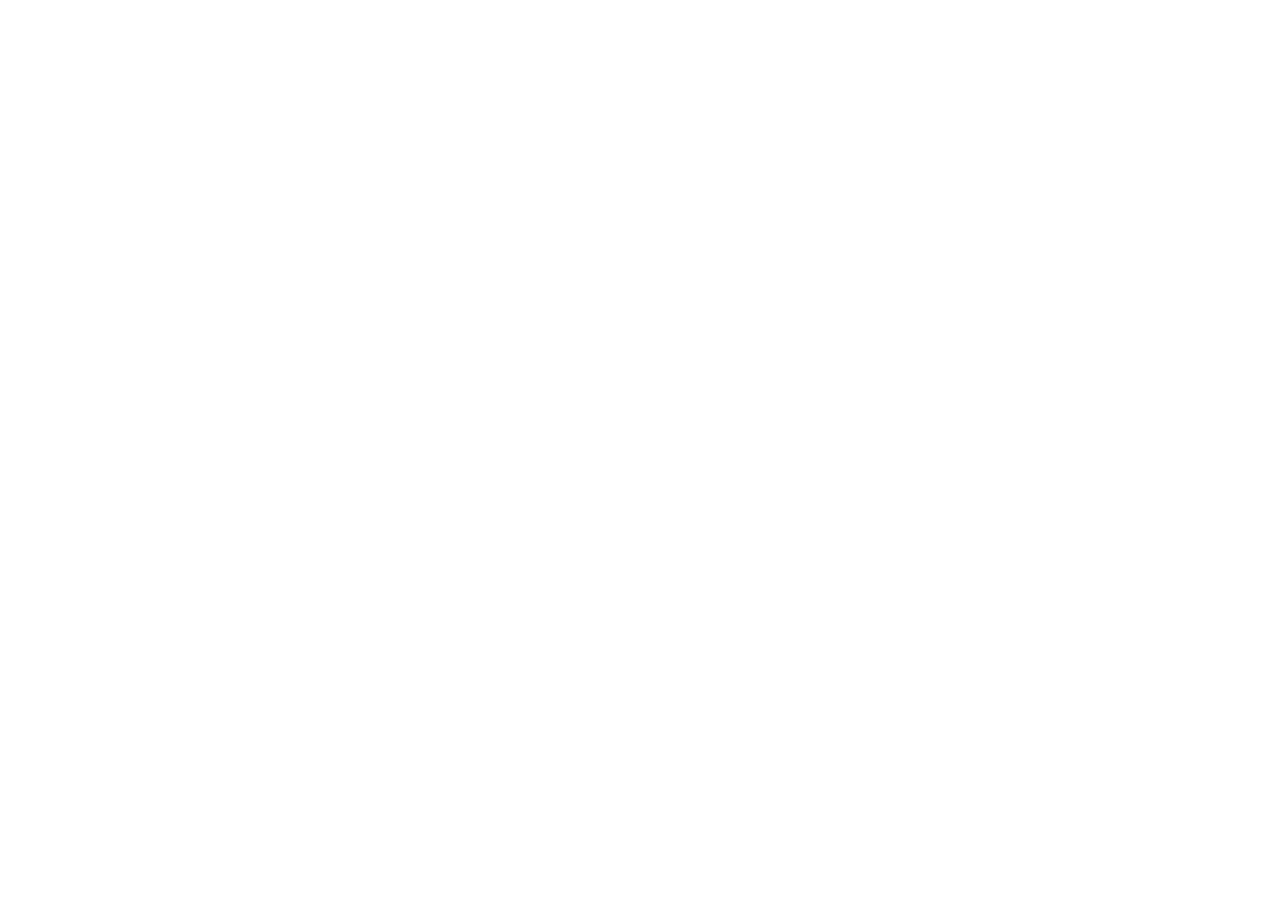
==== index.html @ b5ed3a55 ""files created"" ====
<!doctype html>
<html lang="fa" dir="rtl">
  <head>
    <meta charset="UTF-8" />
    <meta name="viewport" content="width=device-width, initial-scale=1.0" />
    <title>Examino</title>
  </head>
  <body></body>
</html>
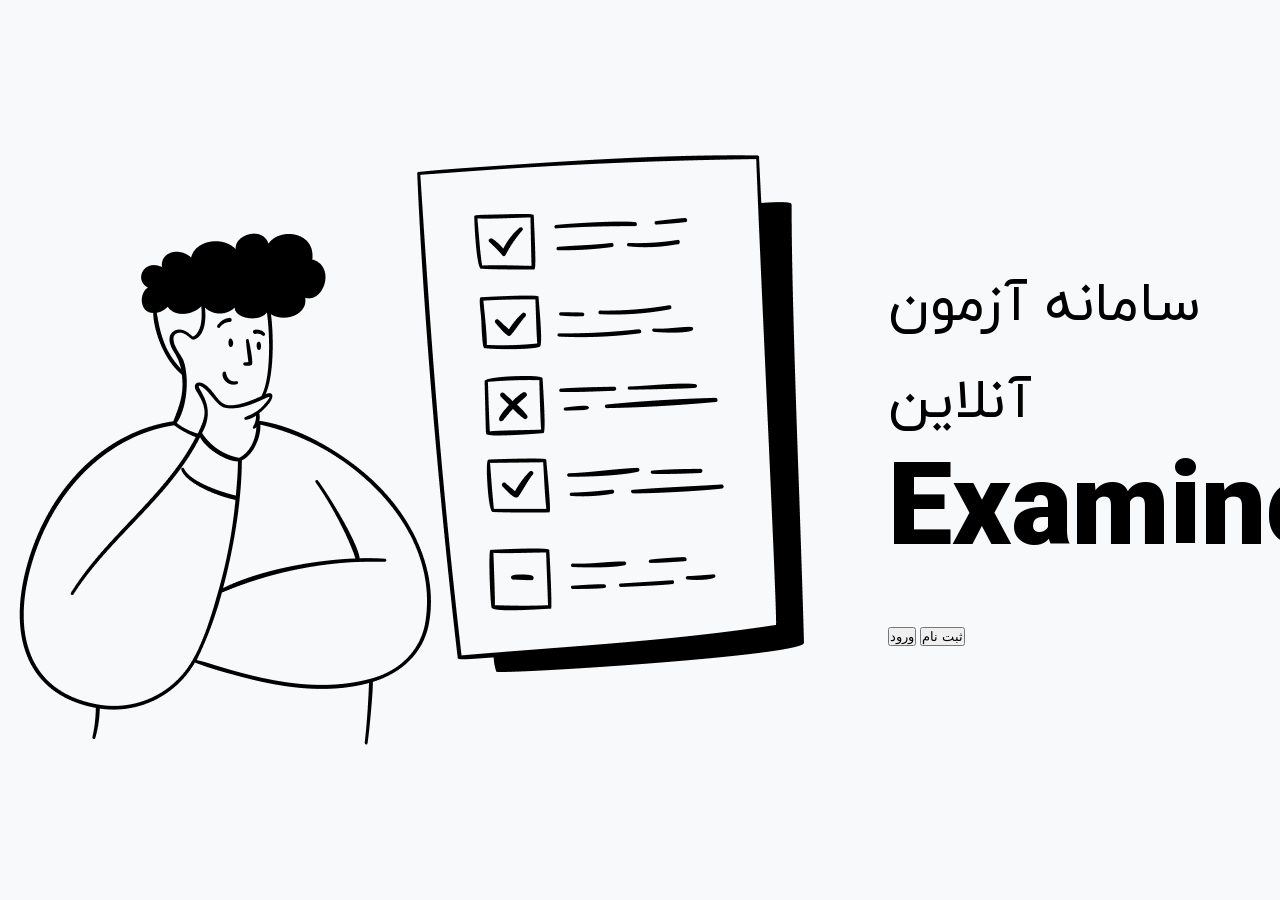
==== commit 55a3a0df: ""Hero Page Created and the main structure is DONE! TNX TO ME"" ====
--- a/index.html
+++ b/index.html
@@ -3,7 +3,26 @@
   <head>
     <meta charset="UTF-8" />
     <meta name="viewport" content="width=device-width, initial-scale=1.0" />
+    <link rel="stylesheet" href="style.css" />
     <title>Examino</title>
   </head>
-  <body></body>
+  <body>
+    <div class="main">
+      <img
+        class="hero-illustration"
+        src="assets/Hero-Illustration.png"
+        alt="exam-illustraion" />
+      <div class="main-content">
+        <div class="main-text">
+          <p class="discription">سامانه آزمون آنلاین</p>
+          <h1 class="title">Examino</h1>
+        </div>
+
+        <div class="btns">
+          <button class="btn" id="log-in">ورود</button>
+          <button class="btn" id="sign-in">ثبت نام</button>
+        </div>
+      </div>
+    </div>
+  </body>
 </html>
--- a/style.css
+++ b/style.css
@@ -0,0 +1,107 @@
+@font-face {
+  font-family: "IranYekan";
+  src: url("assets/font/IranYekan-100.ttf");
+  font-weight: 100;
+}
+
+@font-face {
+  font-family: "IranYekan";
+  src: url("assets/font/IranYekan-200.ttf");
+  font-weight: 200;
+}
+
+@font-face {
+  font-family: "IranYekan";
+  src: url("assets/font/IranYekan-300.ttf");
+  font-weight: 300;
+}
+
+@font-face {
+  font-family: "IranYekan";
+  src: url("assets/font/IranYekan-400.ttf");
+  font-weight: 400;
+}
+
+@font-face {
+  font-family: "IranYekan";
+  src: url("assets/font/IranYekan-500.ttf");
+  font-weight: 500;
+}
+
+@font-face {
+  font-family: "IranYekan";
+  src: url("assets/font/IranYekan-600.ttf");
+  font-weight: 600;
+}
+
+@font-face {
+  font-family: "IranYekan";
+  src: url("assets/font/IranYekan-700.ttf");
+  font-weight: 700;
+}
+
+@font-face {
+  font-family: "IranYekan";
+  src: url("assets/font/IranYekan-800.ttf");
+  font-weight: 800;
+}
+
+:root {
+  --gray-900-: #333333;
+  --gray-500-: #7f8c8d;
+  --gray-400-: #b1b4b4;
+  --gray-100-: #e0e0e0;
+  --white-600-: #f8f9fa;
+}
+
+* {
+  margin: 0;
+  padding: 0;
+  box-sizing: border-box;
+}
+
+body {
+  background-color: var(--white-600-);
+  display: flex;
+  justify-content: center;
+  align-items: center;
+  height: 100vh;
+}
+
+.main {
+  direction: ltr;
+  display: flex;
+  flex-direction: row;
+  justify-content: center;
+  align-items: center;
+  gap: 64px;
+  width: 1451px;
+  height: 824px;
+}
+
+.main p {
+  position: relative;
+  font-family: "IranYekan";
+  font-size: 56px;
+  font-weight: 300;
+  margin-top: 0;
+}
+
+.main h1 {
+  font-family: "IranYekan";
+  font-size: 115px;
+  font-weight: 600;
+  margin-top: -40px;
+}
+
+.main-text {
+  display: flex;
+  flex-direction: column;
+  gap: 0;
+}
+
+.main-content {
+  display: flex;
+  flex-direction: column;
+  gap: 20px;
+}
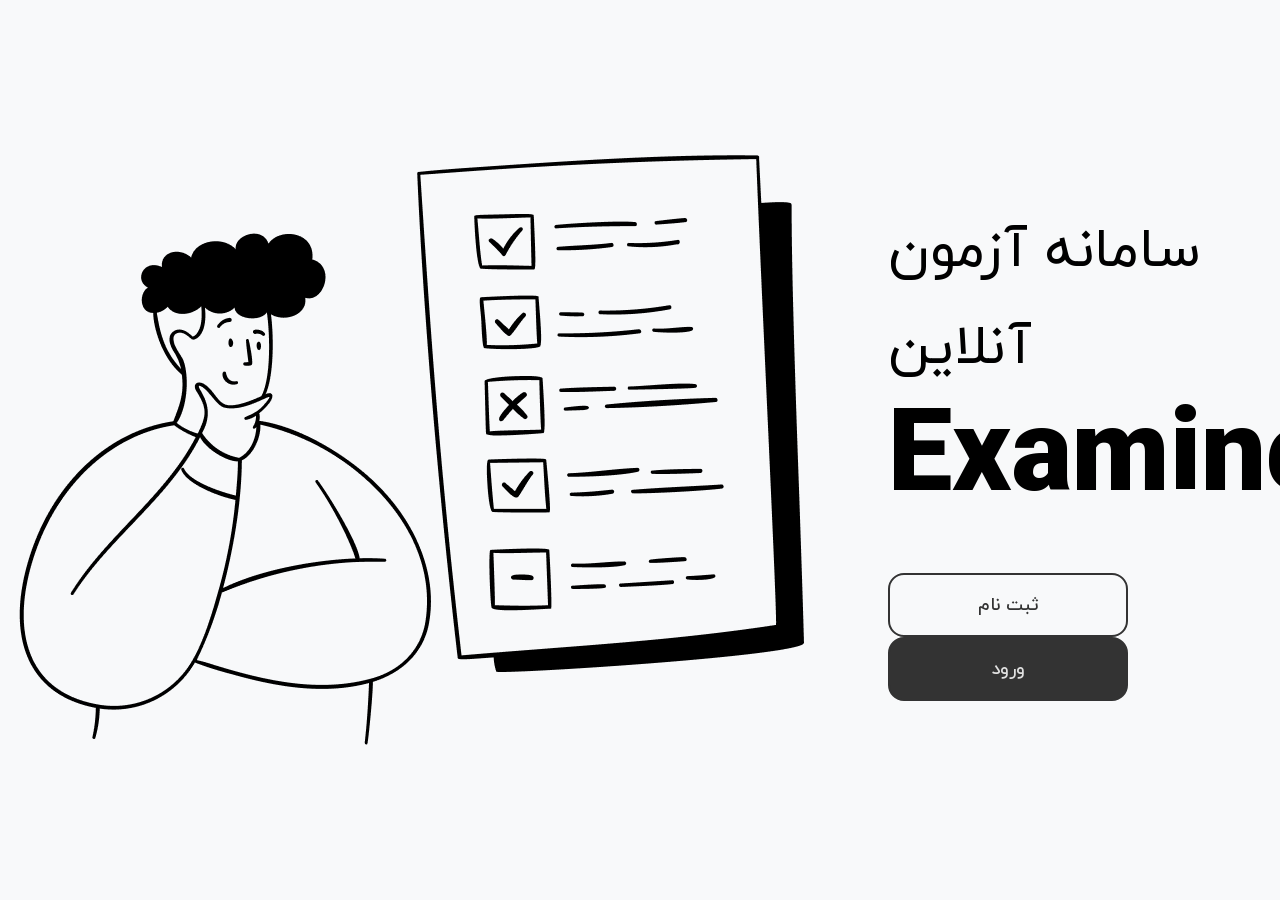
==== commit 67b976e9: ""BTNs DONE! "" ====
--- a/index.html
+++ b/index.html
@@ -19,8 +19,8 @@
         </div>
 
         <div class="btns">
+          <button class="btn" id="sign-in">ثبت نام</button>
           <button class="btn" id="log-in">ورود</button>
-          <button class="btn" id="sign-in">ثبت نام</button>
         </div>
       </div>
     </div>
--- a/style.css
+++ b/style.css
@@ -105,3 +105,39 @@
   flex-direction: column;
   gap: 20px;
 }
+
+.btn {
+  border: none;
+  background-color: transparent;
+  font-family: "IranYekan";
+  font-size: 18px;
+  cursor: pointer;
+  padding: 12px 24px;
+  border-radius: 16px;
+  border: 2px solid var(--gray-900-);
+  height: 64px;
+  width: 240px;
+  color: var(--gray-900-);
+  transition: all 0.3s ease;
+}
+
+#log-in {
+  background-color: var(--gray-900-);
+  color: var(--gray-100-);
+}
+
+#log-in:hover {
+  transform: translateY(-8px);
+  background-color: transparent;
+  color: var(--gray-900-);
+}
+
+#sign-in:hover {
+  transform: translateY(-8px);
+  background-color: var(--gray-900-);
+  color: var(--gray-100-);
+}
+
+.btn:active {
+  transform: translateY(0);
+}
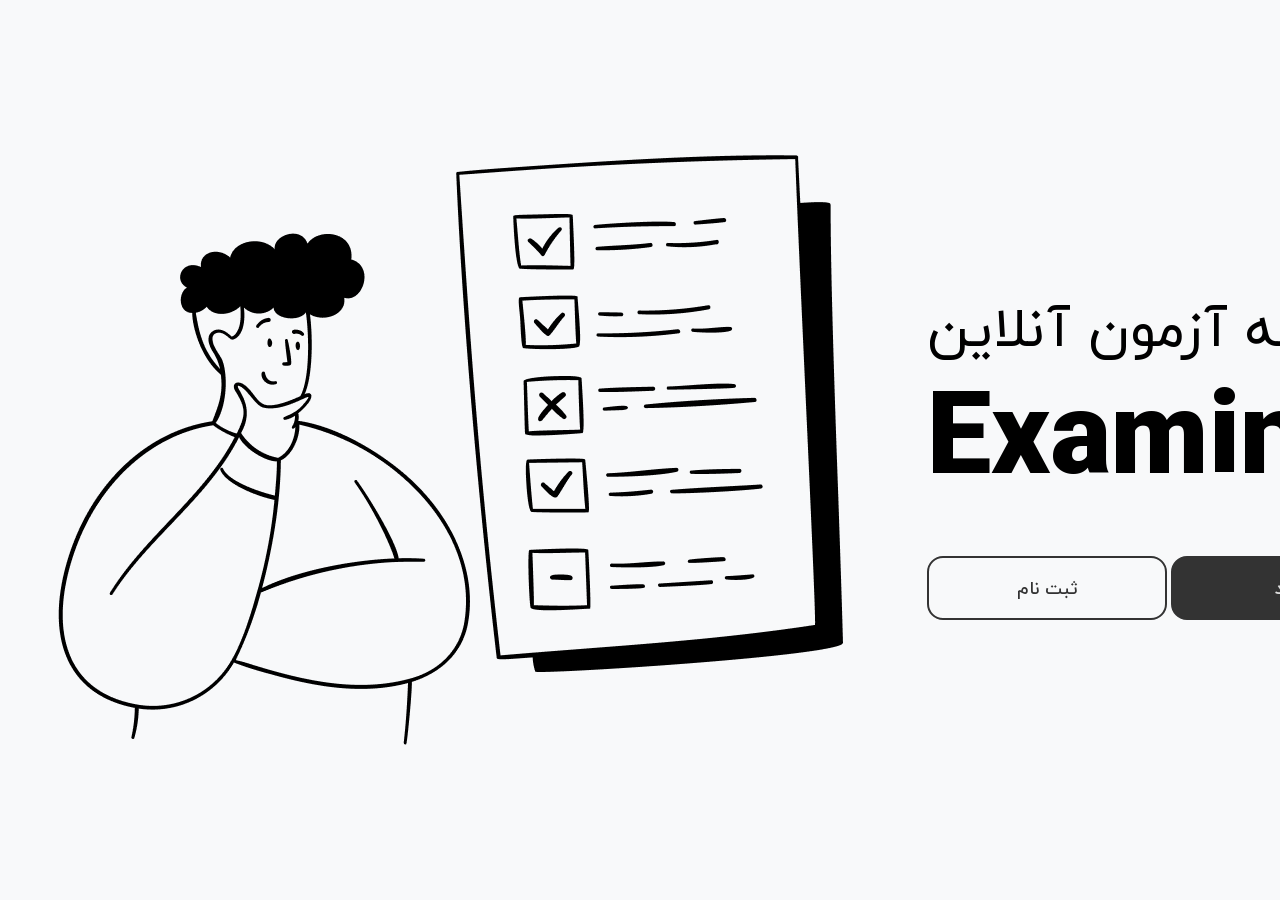
==== commit 95448a6f: ""Sections Created"" ====
--- a/index.html
+++ b/index.html
@@ -7,22 +7,26 @@
     <title>Examino</title>
   </head>
   <body>
-    <div class="main">
-      <img
-        class="hero-illustration"
-        src="assets/Hero-Illustration.png"
-        alt="exam-illustraion" />
-      <div class="main-content">
-        <div class="main-text">
-          <p class="discription">سامانه آزمون آنلاین</p>
-          <h1 class="title">Examino</h1>
-        </div>
+    <section class="land" id="land">
+      <div class="main">
+        <img
+          class="hero-illustration"
+          src="assets/Hero-Illustration.png"
+          alt="exam-illustraion" />
+        <div class="main-content">
+          <div class="main-text">
+            <p class="discription">سامانه آزمون آنلاین</p>
+            <h1 class="title">Examino</h1>
+          </div>
 
-        <div class="btns">
-          <button class="btn" id="sign-in">ثبت نام</button>
-          <button class="btn" id="log-in">ورود</button>
+          <div class="btns">
+            <button class="btn" id="sign-in">ثبت نام</button>
+            <button class="btn" id="log-in">ورود</button>
+          </div>
         </div>
       </div>
-    </div>
+    </section>
+    <section class="about" id="about"></section>
+    <footer class="footer"></footer>
   </body>
 </html>
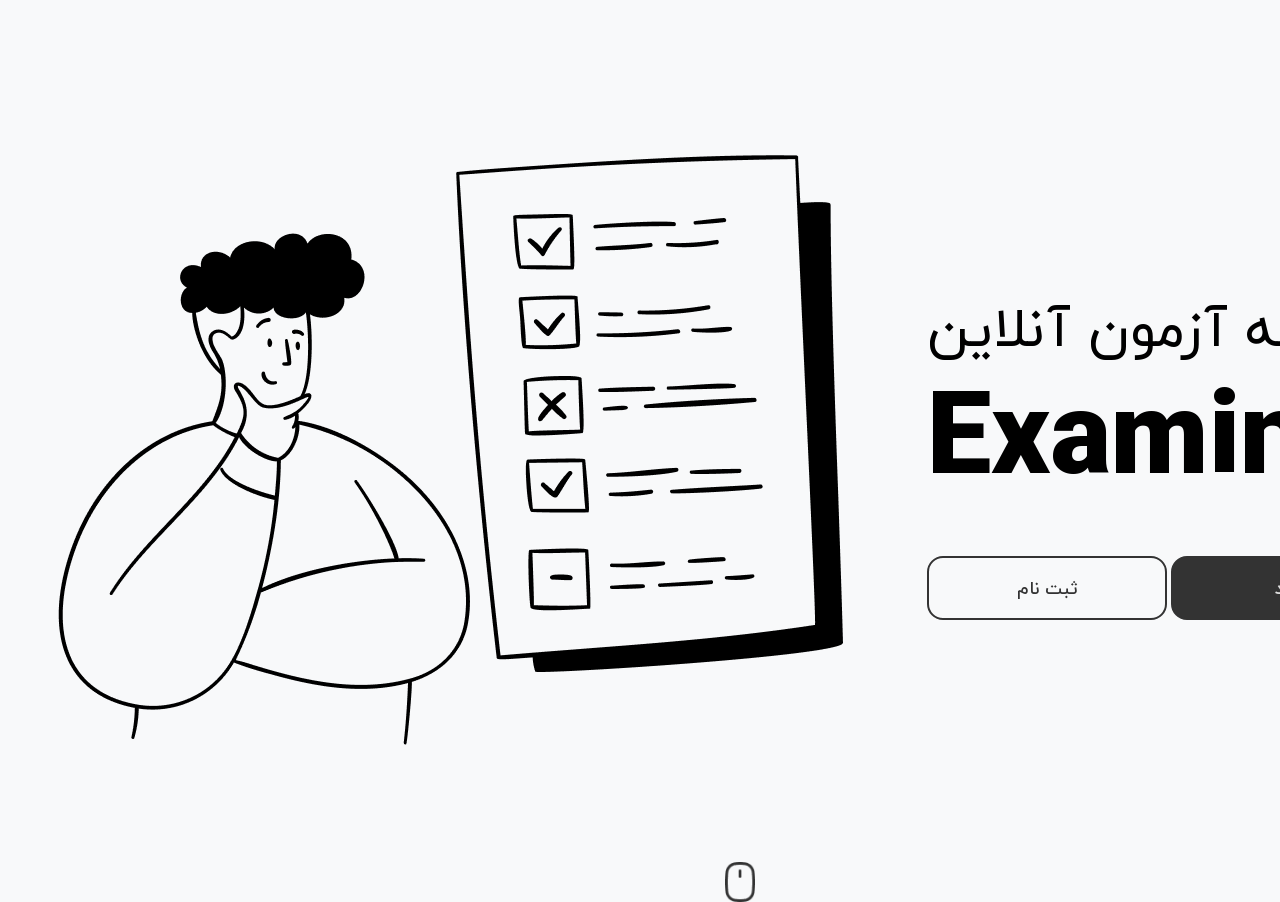
==== commit 2c66daaf: ""Mouse Icon Added and Animation Developed"" ====
--- a/index.html
+++ b/index.html
@@ -18,13 +18,13 @@
             <p class="discription">سامانه آزمون آنلاین</p>
             <h1 class="title">Examino</h1>
           </div>
-
           <div class="btns">
             <button class="btn" id="sign-in">ثبت نام</button>
             <button class="btn" id="log-in">ورود</button>
           </div>
         </div>
       </div>
+      <img src="assets/Mouse.png" alt="Mouse" class="mouse-icon" />
     </section>
     <section class="about" id="about"></section>
     <footer class="footer"></footer>
--- a/style.css
+++ b/style.css
@@ -66,6 +66,9 @@
   justify-content: center;
   align-items: center;
   height: 100vh;
+}
+.land {
+  position: relative;
 }
 
 .main {
@@ -141,3 +144,25 @@
 .btn:active {
   transform: translateY(0);
 }
+
+/* Mouse & The Animation */
+
+@keyframes float {
+  0% {
+    transform: translateY(0px);
+  }
+  50% {
+    transform: translateY(-15px);
+  }
+  100% {
+    transform: translateY(0px);
+  }
+}
+
+.mouse-icon {
+  position: absolute;
+  left: 50%;
+  width: 30px;
+  height: 40px;
+  animation: float 2s ease-in-out infinite;
+}
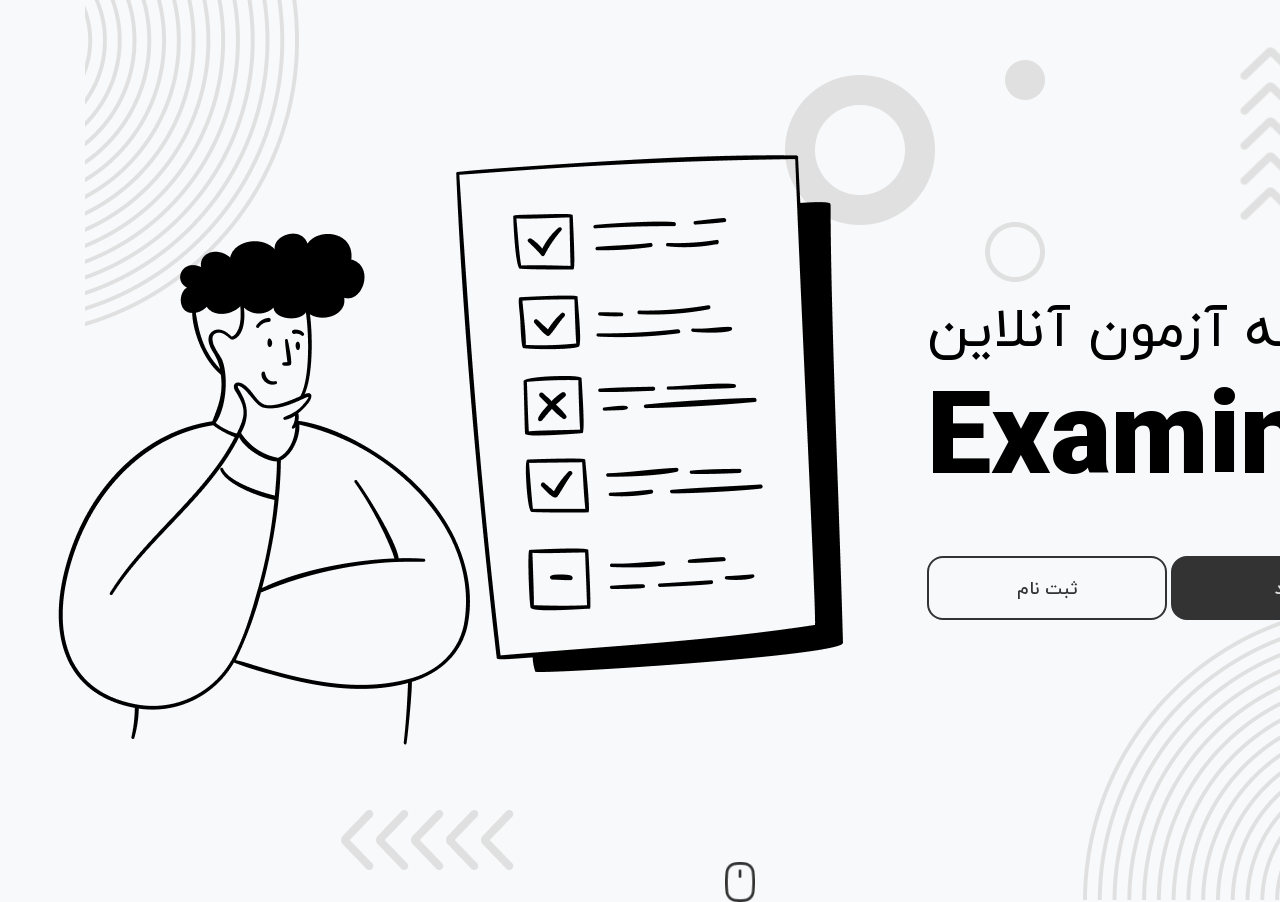
==== commit e3a7259b: ""Landing Page Done"" ====
--- a/index.html
+++ b/index.html
@@ -26,6 +26,11 @@
       </div>
       <img src="assets/Mouse.png" alt="Mouse" class="mouse-icon" />
     </section>
+    <img src="assets/Arrows.jpg" class="shape" id="arrow-1" />
+    <img src="assets/Arrows.jpg" class="shape" id="arrow-2" />
+    <img src="assets/Circles.png" class="shape" id="circles" />
+    <img src="assets/WTF.jpg" class="shape" id="wtf" />
+    <img src="assets/WTF-2.png" class="shape" id="wtf-2" />
     <section class="about" id="about"></section>
     <footer class="footer"></footer>
   </body>
--- a/style.css
+++ b/style.css
@@ -166,3 +166,37 @@
   height: 40px;
   animation: float 2s ease-in-out infinite;
 }
+
+/* Shape */
+
+.shape {
+  position: absolute;
+  z-index: -1;
+  pointer-events: none;
+}
+
+#arrow-1 {
+  transform: rotate(90deg);
+  right: 8px;
+  top: 104px;
+}
+
+#arrow-2 {
+  left: 20%;
+  top: 90%;
+}
+
+#circles {
+  top: 60px;
+  right: 25%;
+}
+
+#wtf {
+  top: 0;
+  left: 0;
+}
+
+#wtf-2 {
+  bottom: 0;
+  right: 0;
+}
